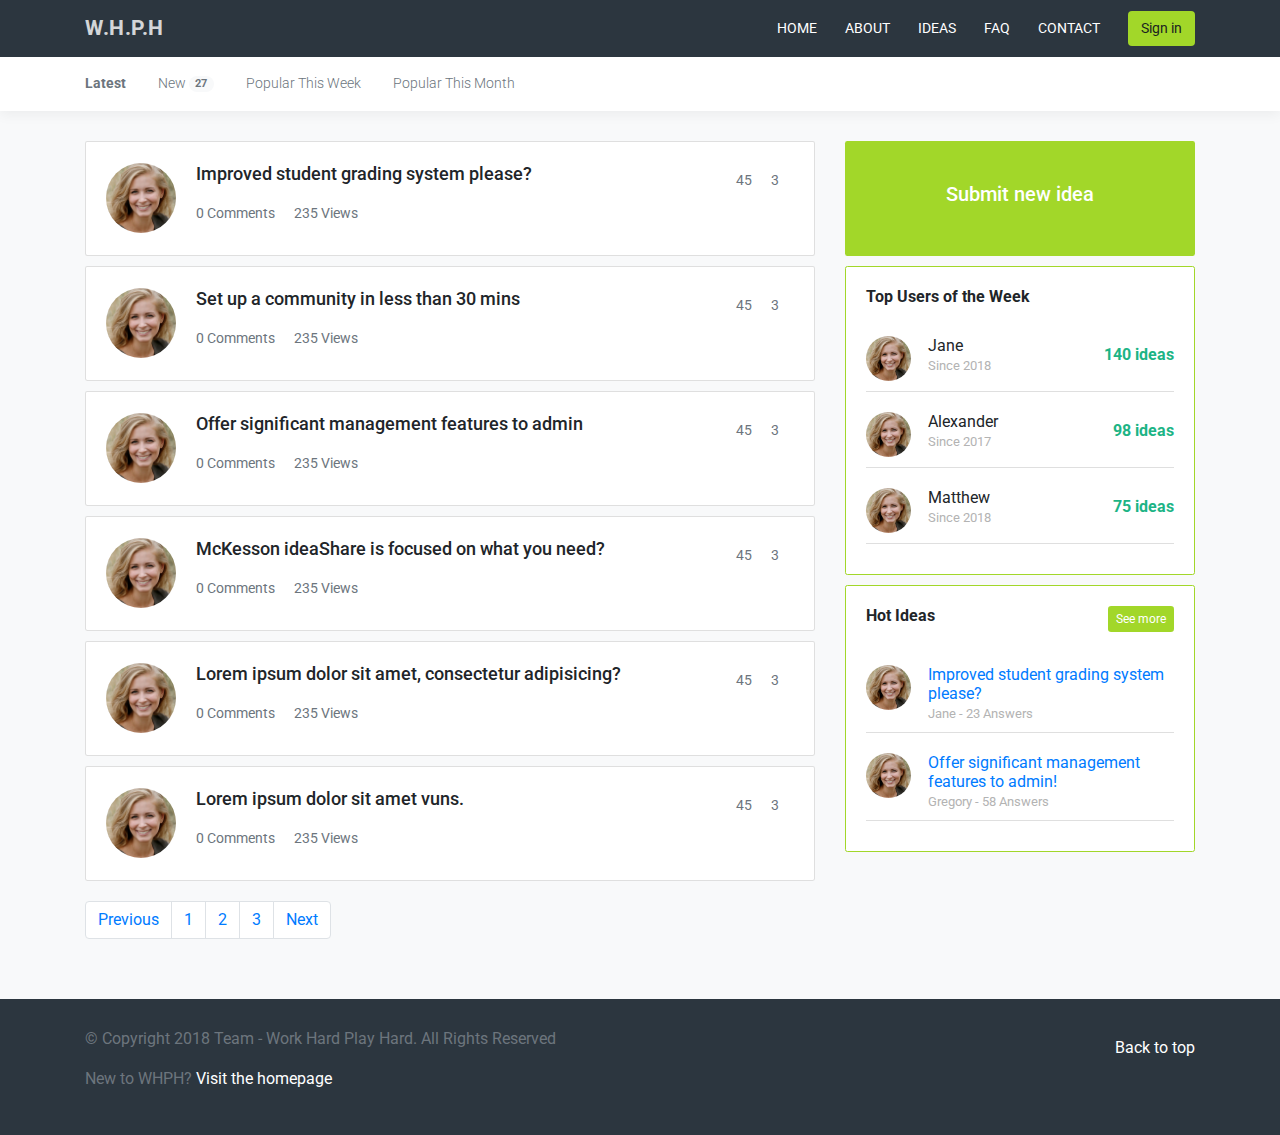
==== ideas.html @ a685eeda "First commit" ====
<!DOCTYPE html>
<html lang="en">
<head>
    <meta charset="UTF-8">
    <title>Ideas</title>
    <meta name="viewport" content="width=device-width, initial-scale=1.0, maximum-scale=1.0, user-scalable=no">
    <link href="https://fonts.googleapis.com/css?family=Roboto:300,400,700" rel="stylesheet">
    <link rel="stylesheet" href="http://code.ionicframework.com/ionicons/2.0.1/css/ionicons.min.css">
    <link rel="stylesheet" href="https://maxcdn.bootstrapcdn.com/bootstrap/4.0.0/css/bootstrap.min.css" integrity="sha384-Gn5384xqQ1aoWXA+058RXPxPg6fy4IWvTNh0E263XmFcJlSAwiGgFAW/dAiS6JXm" crossorigin="anonymous">
    <link rel="stylesheet" href="styles/style.css">
</head>
<body class="bg-light">
    <nav class="navbar navbar-expand-lg navbar-dark bg-dark-1 text-dark" style="box-shadow: none;">
        <div class="container">
        <a href="index.html" class="navbar-brand logo"><span>W.H.P.H</span></a>
        
        <button class="navbar-toggler" type="button" data-toggle="collapse" data-target="#navbarSupportedContent">
            <span class="navbar-toggler-icon"></span>
        </button>
        
        <div class="collapse navbar-collapse" id="navbarSupportedContent">
            <ul class="navbar-nav ml-auto">
                <li class="nav-item">
                    <a href="index.html" class="nav-link">Home</a>
                </li>
                <li class="nav-item">
                    <a href="about.html" class="nav-link">About</a>
                </li>
                <li class="nav-item">
                    <a href="ideas.html" class="nav-link">Ideas</a>
                </li>
                 <li class="nav-item">
                    <a href="faq.html" class="nav-link">FAQ</a>
                </li>
                 <li class="nav-item">
                    <a href="contact.html" class="nav-link">Contact</a>
                </li>
            </ul>
            <a class="btn btn-outline cta" href="#" data-toggle="modal" data-target="#exampleModalCenter">Sign in</a>
        </div>
        </div>
    </nav>
    <div class="nav-scroller bg-white box-shadow" style="box-shadow: 0 0.25rem 0.75rem rgba(0, 0, 0, .05);">
         <div class="container">
              <nav class="nav nav-underline">
                <a class="nav-link active" href="#">Latest</a>
                <a class="nav-link" href="#">
                  New
                  <span class="badge badge-pill bg-light align-text-bottom">27</span>
                </a>
                <a class="nav-link" href="#">Popular This Week</a>
                <a class="nav-link" href="#">Popular This Month</a>
              </nav>
          </div>
    </div>
    <div class="container" style="margin-top: 30px; margin-bottom: 60px;">
        <div class="row">
            <div class="col-md-8">
                <div class="card">
                    <div class="card-body">
                        <div class="avatar"></div>
                        <div class="top-text">
                            <h5><a href="#">Improved student grading system please?</a></h5>
                        </div>
                        <div class="thumb-block">
                            <span><i class="ion-thumbsup"></i> 45</span>
                            <span><i class="ion-thumbsdown"></i> 3</span>
                        </div>
                        <div class="comment-block">
                            <span><i class="ion-ios-chatbubble"></i> 0 Comments</span>
                            <span><i class="ion-eye"></i> 235 Views</span>
                        </div>
                    </div>
                </div>
                <div class="card">
                    <div class="card-body">
                        <div class="avatar"></div>
                        <div class="top-text">
                            <h5><a href="#">Set up a community in less than 30 mins</a></h5>
                        </div>
                        <div class="thumb-block">
                            <span><i class="ion-thumbsup"></i> 45</span>
                            <span><i class="ion-thumbsdown"></i> 3</span>
                        </div>
                        <div class="comment-block">
                            <span><i class="ion-ios-chatbubble"></i> 0 Comments</span>
                            <span><i class="ion-eye"></i> 235 Views</span>
                        </div>
                    </div>
                </div>
                <div class="card">
                    <div class="card-body">
                        <div class="avatar"></div>
                        <div class="top-text">
                            <h5><a href="#">Offer significant management features to admin</a></h5>
                        </div>
                        <div class="thumb-block">
                            <span><i class="ion-thumbsup"></i> 45</span>
                            <span><i class="ion-thumbsdown"></i> 3</span>
                        </div>
                        <div class="comment-block">
                            <span><i class="ion-ios-chatbubble"></i> 0 Comments</span>
                            <span><i class="ion-eye"></i> 235 Views</span>
                        </div>
                    </div>
                </div>
                <div class="card">
                    <div class="card-body">
                        <div class="avatar"></div>
                        <div class="top-text">
                            <h5><a href="#">McKesson ideaShare is focused on what you need?</a></h5>
                        </div>
                        <div class="thumb-block">
                            <span><i class="ion-thumbsup"></i> 45</span>
                            <span><i class="ion-thumbsdown"></i> 3</span>
                        </div>
                        <div class="comment-block">
                            <span><i class="ion-ios-chatbubble"></i> 0 Comments</span>
                            <span><i class="ion-eye"></i> 235 Views</span>
                        </div>
                    </div>
                </div>
                <div class="card">
                    <div class="card-body">
                        <div class="avatar"></div>
                        <div class="top-text">
                            <h5><a href="#">Lorem ipsum dolor sit amet, consectetur adipisicing?</a></h5>
                        </div>
                        <div class="thumb-block">
                            <span><i class="ion-thumbsup"></i> 45</span>
                            <span><i class="ion-thumbsdown"></i> 3</span>
                        </div>
                        <div class="comment-block">
                            <span><i class="ion-ios-chatbubble"></i> 0 Comments</span>
                            <span><i class="ion-eye"></i> 235 Views</span>
                        </div>
                    </div>
                </div>
                <div class="card">
                    <div class="card-body">
                        <div class="avatar"></div>
                        <div class="top-text">
                            <h5><a href="#">Lorem ipsum dolor sit amet vuns.</a></h5>
                        </div>
                        <div class="thumb-block">
                            <span><i class="ion-thumbsup"></i> 45</span>
                            <span><i class="ion-thumbsdown"></i> 3</span>
                        </div>
                        <div class="comment-block">
                            <span><i class="ion-ios-chatbubble"></i> 0 Comments</span>
                            <span><i class="ion-eye"></i> 235 Views</span>
                        </div>
                    </div>
                </div>
                <nav aria-label="Page navigation example">
                  <ul class="pagination">
                    <li class="page-item"><a class="page-link" href="#">Previous</a></li>
                    <li class="page-item"><a class="page-link" href="#">1</a></li>
                    <li class="page-item"><a class="page-link" href="#">2</a></li>
                    <li class="page-item"><a class="page-link" href="#">3</a></li>
                    <li class="page-item"><a class="page-link" href="#">Next</a></li>
                  </ul>
                </nav>
            </div>
            
            <div class="col-md-4">
                <div class="card">
                    <div class="card-body">
                       <div class="add-block">
                           <i class="ion-plus-round"></i>
                           <h5>Submit new idea</h5>
                       </div>
                    </div>
                </div>
                <div class="card">
                    <div class="card-body">
                       <div class="top-users">
                            <h5>Top Users  of the Week</h5>
                            <div class="user-1">
                                <div class="avatar"></div>
                                <div class="top-user-name">
                                    <span>Jane</span><br>
                                    <span>Since 2018</span>
                                </div>
                                <div class="ideas-number">
                                    <span>140 ideas</span>
                                </div>
                            </div>
                            <div class="user-1">
                                <div class="avatar"></div>
                                <div class="top-user-name">
                                    <span>Alexander</span><br>
                                    <span>Since 2017</span>
                                </div>
                                <div class="ideas-number">
                                    <span>98 ideas</span>
                                </div>
                            </div>
                            <div class="user-1">
                                <div class="avatar"></div>
                                <div class="top-user-name">
                                    <span>Matthew</span><br>
                                    <span>Since 2018</span>
                                </div>
                                <div class="ideas-number">
                                    <span>75 ideas</span>
                                </div>
                            </div>
                       </div>
                    </div>
                </div>
                <div class="card">
                    <div class="card-body">
                      <div class="top-users">
                       <div class="top-level">
                           <h5>Hot Ideas</h5>
                            <button type="button" class="btn btn-sm">See more</button>
                       </div>
                        
                         <div class="idea-1">
                            <div class="avatar"></div>
                            <div class="idea-name">
                                <a href="#">Improved student grading system please?</a><br>
                                <span>Jane - 23 Answers</span>
                            </div>
                        </div>
                        <div class="idea-1">
                            <div class="avatar"></div>
                            <div class="idea-name">
                                <a href="#">Offer significant management features to admin!</a><br>
                                <span>Gregory - 58 Answers</span>
                            </div>
                        </div>
                      </div>
                    </div>
                </div>
            </div>
        </div>
    </div>
    
    <footer class="text-muted">
      <div class="container">
        <p class="float-right">
          <a href="#"><i class="ion-arrow-up-c"></i>Back to top</a>
        </p>
        <p>&copy; Copyright 2018 Team - Work Hard Play Hard. All Rights Reserved</p>
        <p>New to WHPH? <a href="index.html">Visit the homepage</a></p>
      </div>
    </footer>
    
    
    
    
    <script src="https://code.jquery.com/jquery-3.2.1.slim.min.js" integrity="sha384-KJ3o2DKtIkvYIK3UENzmM7KCkRr/rE9/Qpg6aAZGJwFDMVNA/GpGFF93hXpG5KkN" crossorigin="anonymous"></script>
    <script src="https://maxcdn.bootstrapcdn.com/bootstrap/4.0.0/js/bootstrap.min.js" integrity="sha384-JZR6Spejh4U02d8jOt6vLEHfe/JQGiRRSQQxSfFWpi1MquVdAyjUar5+76PVCmYl" crossorigin="anonymous"></script>
    <script src="js/script.js"></script>
</body>
</html>
---- styles/style.css ----
body {
    font-family: 'Roboto', sans-serif;
}

/*Overrides*/

ul {
    list-style: none;
    padding: 0;
    margin: 0;
}

button:focus {
    outline: none !important;
}

.logo {
    text-transform: uppercase;
    font-size: 1.3em;
    letter-spacing: .5px;
}

.logo span:first-child {
    color: white;
    font-weight: 700;
    opacity: .8;
}

.bg-dark-1 {
    background-color: #2C363F;
    box-shadow: 3px 0px 30px rgba(0, 0, 0, 0.4);
}

.nav-link {
    color: white !important;
    text-transform: uppercase;
    font-size: .9em;
    transition: opacity .3s ease-in-out;
    padding-left: 1.25rem !important;
}



.navbar-nav .nav-link.activePage {
    color: #a2d729 !important;
}

.nav-link:hover {
    opacity: 1 !important;
    color: #a2d729 !important;
}

.navbar-collapse {
    text-align: center;
}

.nav-underline > a {
    color: #6c757d !important;
    text-transform: capitalize;
    font-weight: 300;
}

.nav-underline > a:first-child {
    padding-left: 0 !important;
}

.nav-underline > .nav-link {
    padding: 1rem !important;
}

.nav-underline .active {
    font-weight: 700 !important;
}

.card {
    border-radius: .15rem !important;
    margin-bottom: 10px;
}
.top-text h5 {
    font-size: 1.15rem;
}

.card {
    transition: all .3s ease-in-out;
    height: 115px;
}

.card:hover {
    cursor: pointer;
    border-color: #a2d729;
    background-color: #e3f5b8;
}

.card:nth-child(6) {
    margin-bottom: 20px !important;
}

.card-body {
    display: grid;
    grid-template-columns: auto 1fr auto;
    grid-template-rows: auto auto;
    align-content: center;
}

.top-text a {
    color: inherit;
}

.avatar {
    display: block;
    width: 70px;
    height: 70px;
    border-radius: 100%;
    background: url(../images/avatar-1.jpg) no-repeat center;
    background-size: cover;
    margin-right: 20px;
    grid-row: 1 / 3;
}

.thumb-block span {
    color: #6c757d;
    margin-right: 15px;
    font-size: 14px;
}

.thumb-block span i {
    font-size: 20px;
    color: #1cb485;
    cursor: pointer;
    transition: color .3s ease-in-out;
}

.thumb-block span:nth-child(2) i {
    color: #ff6b67;
}

.thumb-block span i:hover {
    color: black;
}

.comment-block {
    grid-column: 2 / 3;
}

.comment-block span {
    font-size: 14px;
    color: #6c757d;
    margin-right: 15px;
}

.comment-block span i {
    font-size: 25px;
    color: #a2b3c3;
    vertical-align: sub;
}

.comment-block span:nth-child(2) i {
    color: #02aae9;
}

.col-md-4 .card:first-child {
    background-color: #a2d729;
    color: white;
    border: none;
}

.col-md-4 .card:first-child:hover {
    border: 1px solid #a2d729;
    background: transparent;
    color: black;
}

.add-block {
    text-align: center;
    grid-column: 1 / 3;
}

.add-block i {
    font-size: 42px;
}

.col-md-4 .card-body {
    display: flex !important;
    justify-content: center;
    align-items: center;
    line-height: normal;
}
.col-md-4 .card:nth-child(2), .col-md-4 .card:nth-child(3) {
    height: auto;
    border-color: #a2d729;
}

.top-users {
    width: 100%;
}

.top-users .avatar {
    width: 45px;
    height: 45px;
    margin-right: 10px;
}

.top-user-name span:last-child {
    font-size: 13px;
    color: #b3b3b3;
}

.user-1, .idea-1 {
    display: grid;
    grid-template-columns: 20% auto 30%;
    align-content: center;
    margin-bottom: 20px;
    padding-bottom: 10px;
    border-bottom: 1px solid rgba(0,0,0,.125);
}

.user-1:last-child, .idea-1:last-child {
    margin-bottom: 10px;
}

.idea-1 {
    grid-template-columns: 20% auto;
}

.ideas-number {
    justify-self: flex-end;
    align-self: center;
    color: #1cb485;
    font-weight: 700;
}

.top-level {
    display: flex;
    justify-content: space-between;
    align-items: flex-start;
    margin-bottom: 10px;
}

.top-level button {
    font-size: .75em;
    background: #a2d729;
    padding: .2rem .45rem;
    color: white;
}

.idea-name span {
    font-size: 13px;
    color: #b3b3b3;
}

.top-users h5 {
    font-size: 1em;
    font-weight: 700;
    margin-bottom: 30px;
}






section.landing {
    background: #673AB7;  /* fallback for old browsers */
    background: -webkit-linear-gradient(to right, #512DA8, #673AB7);  /* Chrome 10-25, Safari 5.1-6 */
    background: url(../images/banner-graphic.png), linear-gradient(to bottom, #f65b57, #c32635); /* W3C, IE 10+/ Edge, Firefox 16+, Chrome 26+, Opera 12+, Safari 7+ */
    min-height: calc(100vh - 57px);
    color: white;
    display: flex;
    align-items: center;
}

section.landing .row {
    align-items: center;
}

section.landing .row .col-md-6:nth-child(2) {
    text-align: right;
}

.common-BodyText {
    max-width: 43%;
    line-height: 24px;
    font-size: 17px;
    font-weight: 300;
    
}

.common-h1 {
    font-size: 40px;
    font-weight: 400;
}

.common-Button {
    white-space: nowrap;
    display: inline-block;
    height: 50px;
    line-height: 50px;
    width: 160px;
    text-align: center;
    background: #f9f9fd;
    border-radius: 60px;
    font-size: .85em;
    font-weight: 400;
    text-transform: uppercase;
    text-decoration: none;
    color: #2C363F;
    text-decoration: none;
    transition: all .3s ease-in-out;
}

.common-Button:hover {
    transform: translateY(-1px);
    box-shadow: 0 7px 14px rgba(50,50,93,.1), 0 3px 6px rgba(0,0,0,.08);
    text-decoration: none !important;
    color: #241E4E !important;
}


.common-btns li:first-child a {
    box-shadow: 0px 5px 15.04px 0.96px rgba(36,30,78, .5), 0 1px 3px rgba(0,0,0,.08);
    background: #a2d729;
    color: #2C363F;
    letter-spacing: .7px;
    font-weight: 700;
    font-size: .95em;
}

.common-btns li:first-child a:focus {
    outline: none !important;
}

.common-btns {
    display: flex;
    align-items: center;
    margin-top: 70px;
}

h1.idea-lead {
    font-weight: 400;
    font-size: 5em;
    text-transform: uppercase;
    font-weight: bold;
    margin-bottom: 10px;
}

h1.idea-lead span {
    color: #23F0C7;
}

.help-center {
    margin: 0 20px;
    font-size: 14px;
    opacity: .7;
}

.idea-sublead {
    font-weight: 300;
    font-size: 1.25em;
    opacity: .8;
}

a.cta {
    background-color: #a2d729;
    color: #1b1e21;
    font-size: .9em;
    margin-left: 20px;
}

a.cta:hover {
    background-color: transparent;
    color: #a2d729;
    border-color: #a2d729;
    
}

a.cta:focus {
    box-shadow: none;
}

.anim-icons {
    width: 80%;
}

.icons {
    position: absolute;
    width: 25%;
}

#monitor {
    animation: monitorIn 1s ease-in-out forwards;   /*   #FFE347  #F2FF49   */
    opacity: 0;
}

@keyframes monitorIn {
    from {
        transform: translateY(-55px);
        opacity: 0;
    }
    to {
        transform: translateY(0);
        opacity: 1;
    }
}
.modal-backdrop {
    background-color: black;
    opacity: .85 !important;
}

.modal-header {
    border-bottom: none;
    background: #2C363F;
    color: white;
    border-radius: 3px;
    border-bottom-left-radius: 0;
    border-bottom-right-radius: 0;
}

.modal-content {
    //padding: .85em;
}

.modal-header > h5 {
    font-weight: 700;
    font-size: 1.45em;
}

.modal-header span {
    font-size: 1.75em;
    color: white;
}

.modal-footer {
    border-top: none;
}

.form-check > h6 {
    font-size: .9rem;
    text-decoration: underline;
    cursor: pointer;
}

.form-group > label {
    font-size: .85em;
    font-weight: 700;
}

.form-check > label {
    font-weight: 400;
}

.mybtn {
    background-color: #a2d729;
    color: white;
    margin-top: 50px;
    color: #1b1e21;
    box-shadow: none;
    font-weight: 700;
    text-transform: uppercase;
}

.btn.focus, .btn:focus {
    box-shadow: none;
}

.mybtn:after {
    content: "\f3d6";
    font-family: "Ionicons";
    font-size: 1.5em;
    margin-left: 10px;
    font-weight: 300;
    vertical-align: sub;
}

.form-control {
    transition: all .3s ease-in-out;
}

.form-group {
    position: relative;
}

.form-control:focus {
    color: #495057 !important;
    background-color: rgba(162,215,41, .15);
    border-color: #a2d729 !important;
    outline: 0;
    box-shadow: none;
    
}

.form-group span {
    display: none;
    height: 30px;
    line-height: 30px;
    color: #ffffff;
    background: #e62163;
    border: 0;
    -webkit-box-shadow: 0 0 0 transparent;
    box-shadow: 0 0 0 transparent;
    position: absolute;
    border-radius: 3px;
    padding: 0 10px;
    font-size: 12px;
    white-space: nowrap;
    top: 51%;
    right: 5px;
}

footer {
    background: #2C363F;
    padding: 1.75rem 0;
}

footer a {
    color: white;
}

footer a:hover {
    color: inherit;
    text-decoration: none;
}

footer a > i {
    font-size: 1.5em;
    margin-right: 10px;
}

/*
@keyframes coll {
    0% {
        opacity: 0;
        transform: scale(.3);
    }
    50% {
        opacity: 1;
        transform: scale(1);
    }
    70% {
        transform: scale(0.9);
    }
    100% {
        transform: scale(1);
        opacity: 1;
    }
}
*/
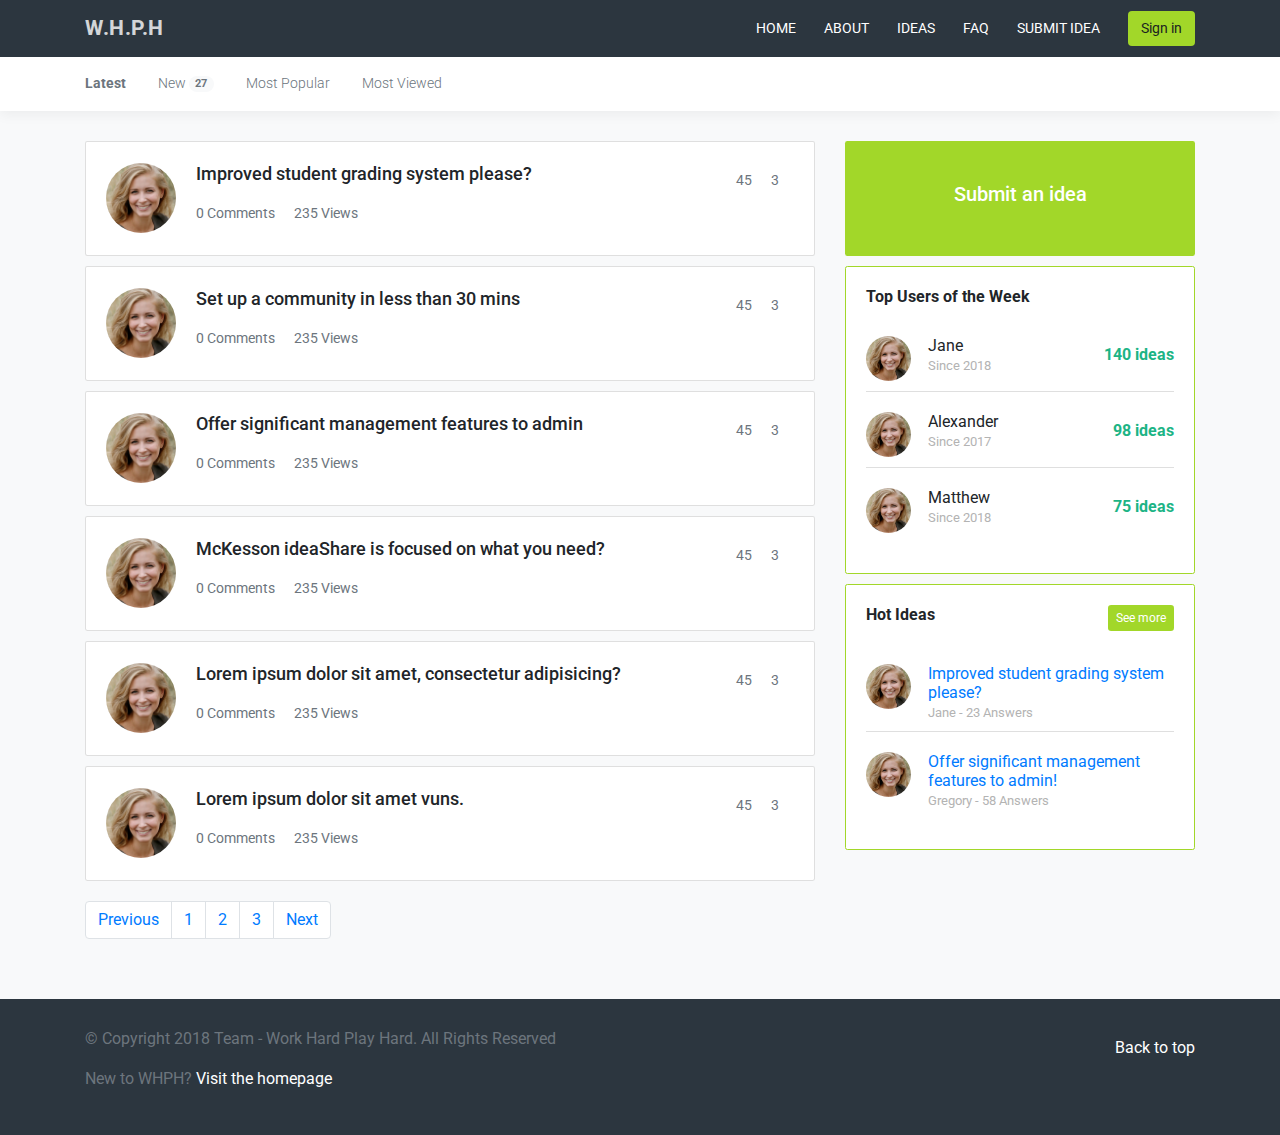
==== commit 3f51c31a: "submit-idea-edit" ====
--- a/ideas.html
+++ b/ideas.html
@@ -33,7 +33,7 @@
                     <a href="faq.html" class="nav-link">FAQ</a>
                 </li>
                  <li class="nav-item">
-                    <a href="contact.html" class="nav-link">Contact</a>
+                    <a href="submit_idea.html" class="nav-link outline">Submit idea</a>
                 </li>
             </ul>
             <a class="btn btn-outline cta" href="#" data-toggle="modal" data-target="#exampleModalCenter">Sign in</a>
@@ -48,8 +48,8 @@
                   New
                   <span class="badge badge-pill bg-light align-text-bottom">27</span>
                 </a>
-                <a class="nav-link" href="#">Popular This Week</a>
-                <a class="nav-link" href="#">Popular This Month</a>
+                <a class="nav-link" href="#">Most Popular</a>
+                <a class="nav-link" href="#">Most Viewed</a>
               </nav>
           </div>
     </div>
@@ -168,7 +168,7 @@
                     <div class="card-body">
                        <div class="add-block">
                            <i class="ion-plus-round"></i>
-                           <h5>Submit new idea</h5>
+                           <h5>Submit an idea</h5>
                        </div>
                     </div>
                 </div>
--- a/styles/style.css
+++ b/styles/style.css
@@ -38,8 +38,6 @@
     transition: opacity .3s ease-in-out;
     padding-left: 1.25rem !important;
 }
-
-
 
 .navbar-nav .nav-link.activePage {
     color: #a2d729 !important;
@@ -216,6 +214,7 @@
 
 .user-1:last-child, .idea-1:last-child {
     margin-bottom: 10px;
+    border-bottom: none;
 }
 
 .idea-1 {
@@ -253,11 +252,6 @@
     font-weight: 700;
     margin-bottom: 30px;
 }
-
-
-
-
-
 
 section.landing {
     background: #673AB7;  /* fallback for old browsers */
@@ -337,7 +331,7 @@
 
 h1.idea-lead {
     font-weight: 400;
-    font-size: 5em;
+    font-size: 4.5em;
     text-transform: uppercase;
     font-weight: bold;
     margin-bottom: 10px;
@@ -355,26 +349,30 @@
 
 .idea-sublead {
     font-weight: 300;
-    font-size: 1.25em;
-    opacity: .8;
-}
-
-a.cta {
+    font-size: 1.1em;
+    opacity: .7;
+}
+
+.cta {
     background-color: #a2d729;
     color: #1b1e21;
     font-size: .9em;
     margin-left: 20px;
 }
 
-a.cta:hover {
+.cta:hover {
     background-color: transparent;
     color: #a2d729;
     border-color: #a2d729;
     
 }
 
-a.cta:focus {
+.cta:focus {
     box-shadow: none;
+}
+
+.submit-idea {
+    margin-left: 0;
 }
 
 .anim-icons {
@@ -415,13 +413,14 @@
     border-bottom-right-radius: 0;
 }
 
-.modal-content {
-    //padding: .85em;
-}
-
-.modal-header > h5 {
+.text-block > h5 {
     font-weight: 700;
     font-size: 1.45em;
+}
+
+.text-block p {
+    opacity: .6;
+    font-size: 14px;
 }
 
 .modal-header span {
@@ -479,7 +478,7 @@
     position: relative;
 }
 
-.form-control:focus {
+.form-control:focus, .form-control-file:focus {
     color: #495057 !important;
     background-color: rgba(162,215,41, .15);
     border-color: #a2d729 !important;
@@ -525,34 +524,54 @@
     margin-right: 10px;
 }
 
-/*
-@keyframes coll {
-    0% {
-        opacity: 0;
-        transform: scale(.3);
-    }
-    50% {
-        opacity: 1;
-        transform: scale(1);
-    }
-    70% {
-        transform: scale(0.9);
-    }
-    100% {
-        transform: scale(1);
-        opacity: 1;
-    }
-}
-*/
-
-
-
-
-
-
-
-
-
-
-
-
+
+/* Submit idea page */
+
+.submit-idea-title {
+    background: #a2d729;
+    color: white;
+    padding: 20px 0;
+}
+
+.submit-idea-title h1 {
+    //font-weight: 700;
+    font-size: 1.75em;
+    line-height: normal;
+}
+
+.submit-idea-title p {
+    opacity: .8;
+    color: #2C363F;
+    font-size: 15px;
+}
+
+.submit-idea-title p a {
+    text-decoration: underline;
+    color: inherit;
+}
+
+#submit-idea label:after {
+    content: " *";
+    color: #FF0000;
+    font-size: 12px;
+    display: inline-block;
+    vertical-align: text-bottom;
+    padding-left: 3px;
+}
+
+#submit-idea {
+    margin: 60px 0;
+}
+
+
+
+
+
+
+
+
+
+
+
+
+
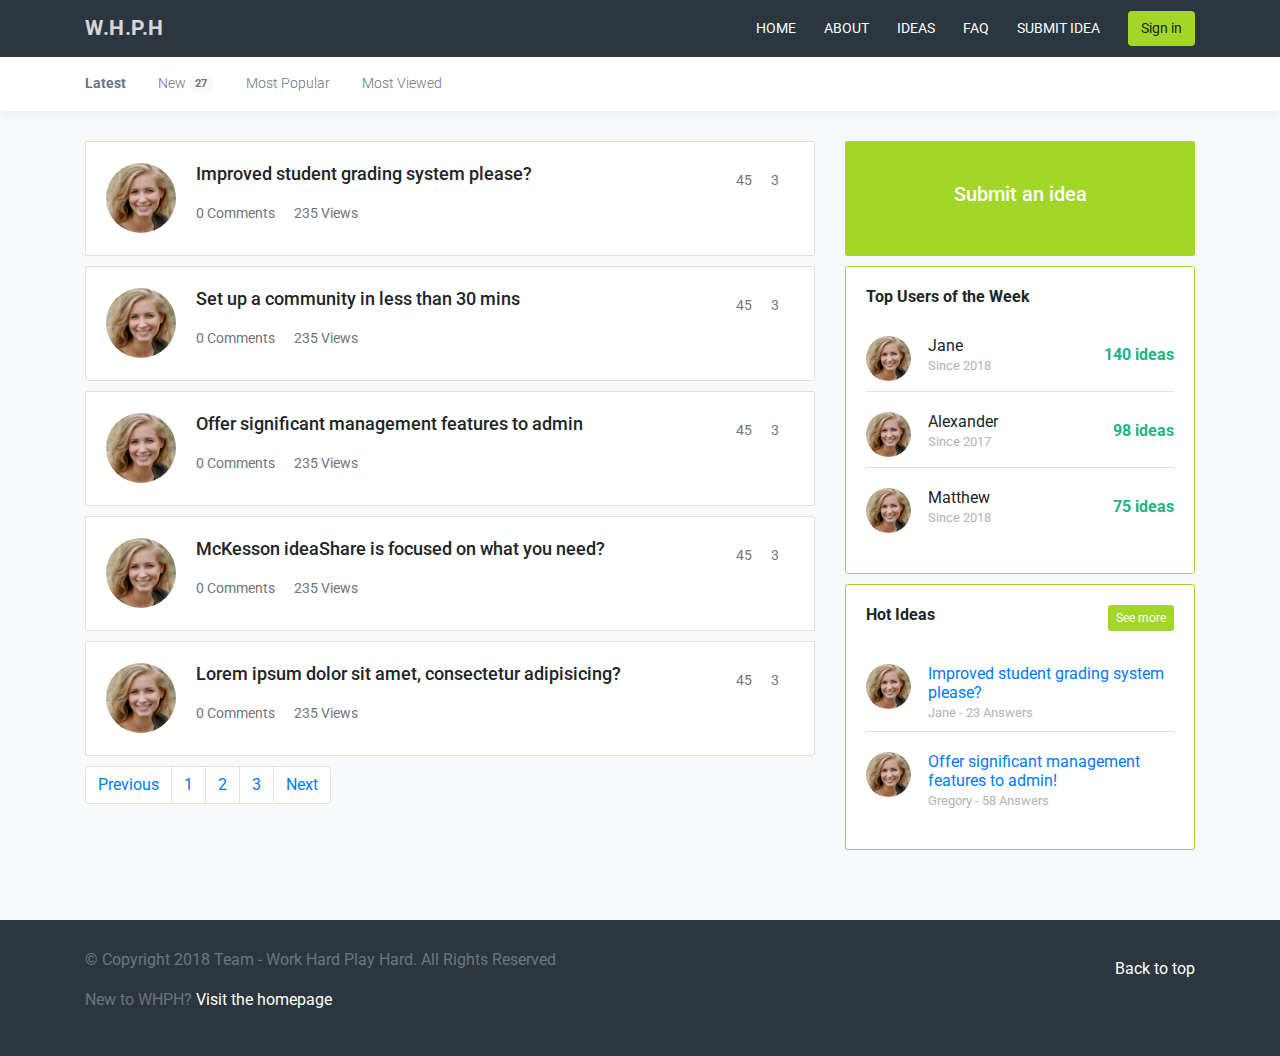
==== commit 5f4a03a3: "added user-account page" ====
--- a/ideas.html
+++ b/ideas.html
@@ -136,22 +136,6 @@
                         </div>
                     </div>
                 </div>
-                <div class="card">
-                    <div class="card-body">
-                        <div class="avatar"></div>
-                        <div class="top-text">
-                            <h5><a href="#">Lorem ipsum dolor sit amet vuns.</a></h5>
-                        </div>
-                        <div class="thumb-block">
-                            <span><i class="ion-thumbsup"></i> 45</span>
-                            <span><i class="ion-thumbsdown"></i> 3</span>
-                        </div>
-                        <div class="comment-block">
-                            <span><i class="ion-ios-chatbubble"></i> 0 Comments</span>
-                            <span><i class="ion-eye"></i> 235 Views</span>
-                        </div>
-                    </div>
-                </div>
                 <nav aria-label="Page navigation example">
                   <ul class="pagination">
                     <li class="page-item"><a class="page-link" href="#">Previous</a></li>
@@ -166,10 +150,10 @@
             <div class="col-md-4">
                 <div class="card">
                     <div class="card-body">
-                       <div class="add-block">
+                       <a href="submit_idea.html" class="add-block">
                            <i class="ion-plus-round"></i>
                            <h5>Submit an idea</h5>
-                       </div>
+                       </a>
                     </div>
                 </div>
                 <div class="card">
--- a/styles/style.css
+++ b/styles/style.css
@@ -175,6 +175,15 @@
 
 .add-block i {
     font-size: 42px;
+}
+
+.add-block {
+    color: white;
+}
+
+.add-block:hover {
+    text-decoration: none;
+    color: inherit;
 }
 
 .col-md-4 .card-body {
@@ -371,10 +380,6 @@
     box-shadow: none;
 }
 
-.submit-idea {
-    margin-left: 0;
-}
-
 .anim-icons {
     width: 80%;
 }
@@ -384,9 +389,10 @@
     width: 25%;
 }
 
-#monitor {
+#phone {
     animation: monitorIn 1s ease-in-out forwards;   /*   #FFE347  #F2FF49   */
     opacity: 0;
+    width: 260px;
 }
 
 @keyframes monitorIn {
@@ -534,7 +540,6 @@
 }
 
 .submit-idea-title h1 {
-    //font-weight: 700;
     font-size: 1.75em;
     line-height: normal;
 }
@@ -560,18 +565,232 @@
 }
 
 #submit-idea {
-    margin: 60px 0;
-}
-
-
-
-
-
-
-
-
-
-
-
-
-
+    margin: 60px 0 100px;
+}
+
+.submit-idea {
+    margin-left: 0;
+    padding: 10px 45px;
+    color: #2C363F;
+    font-weight: 700;
+    text-transform: uppercase;
+}
+
+#submit-idea .row {
+    align-items: center;
+    margin-bottom: 20px;
+}
+
+#submit-idea .upload label:after {
+    display: none !important;
+}
+
+#submit-idea .row .col-md-8 label:after {
+    display: none !important;
+}
+
+#submit-idea .form-check {
+    text-align: right;
+}
+
+.form-check label:after {
+    display: none !important;
+}
+
+/* ----------- Mobile Styles----------- */
+@media only screen and (max-width: 480px) {
+    h1.idea-lead {
+        text-align: center;
+        font-size: 2.5em;
+    }
+    .idea-sublead {
+        text-align: center;
+        font-size: 14px;
+    }
+    #phone {
+        width: 150px;
+    }
+    section.landing .row .col-md-6:nth-child(2) {
+        text-align: center;
+    }
+    .common-btns {
+        margin-top: 50px;
+        margin-bottom: 30px;
+        justify-content: center;
+    }
+    .common-Button {
+        width: 130px;
+    }
+    .submit-idea-title p {
+        font-size: 14px;
+    }
+    #submit-idea {
+        margin: 30px 0 50px;
+    }
+    #submit-idea .form-check {
+        text-align: initial;
+    }
+    footer p {
+        font-size: 14px;
+    }
+    .nav-scroller .nav {
+        justify-content: center;
+        padding: .5em 0;
+    }
+    .nav-underline > .nav-link {
+        padding: .5rem !important;
+    }
+    .card {
+        height: auto;
+    }
+    .card-body {
+        display: block;
+        text-align: center;
+    }
+    .avatar {
+        margin: 0 auto 10px auto;
+        width: 50px;
+        height: 50px;
+    }
+    .top-text h5 {
+        font-size: 1rem;
+        font-weight: 700;
+    }
+    .top-text {
+        margin-bottom: 20px;
+    }
+    .thumb-block span {
+        font-size: 17px;
+    }
+    .comment-block span {
+        font-size: 12px;
+    }
+    .pagination {
+        justify-content: center;
+        margin-bottom: 20px;
+    }
+    .col-md-4 .card:first-child {
+        display: none;
+        visibility: hidden;
+    }
+    .top-users {
+        text-align: left;
+    }
+    .top-users .user-1 .avatar {
+        display: none;
+        visibility: hidden;
+    }
+    .user-1 {
+        grid-template-columns: auto 30%;
+    }
+    .idea-1 {
+        grid-template-columns: auto;
+    }
+    .idea-1 .avatar {
+        display: none;
+        visibility: hidden;
+    }
+    .float-right {
+        float: none !important;
+    }
+    footer p {
+        max-width: 300px;
+    }
+}
+
+.user-profile {
+    padding: 3em 1.5em;
+}
+
+.user-details-each {
+    background-color: #2C363F;
+    color: white;
+    padding: 1.5em;
+    text-align: center;
+    border-radius: 3px;
+}
+
+.user-details-each h3 {
+    font-weight: 700;
+}
+
+.user-details-each .mybtn {
+    margin-top: 10px;
+    padding: .5em 2em;
+}
+
+.user-details-each .mybtn i {
+    padding-right: 5px;
+}
+
+.user-details-each .mybtn::after {
+    display: none;
+}
+.details {
+    display: flex;
+    justify-content: center;
+}
+
+.details p:first-child {
+    margin-right: 15px;
+}
+
+.username .last-login {
+    margin-top: 22px;
+    font-size: .9em;
+    opacity: .7;
+}
+
+.details p {
+    font-size: .9em;
+}
+
+.details p > i:first-child {
+    vertical-align: sub;
+}
+
+.username p {
+    margin: 0;
+}
+
+.username p > i {
+    font-size: 20px;
+    opacity: .5;
+    margin-right: 5px;
+}
+
+.user-ideas-each {
+    max-width: 760px;
+    margin: auto;
+}
+
+.user-ideas-each h4 {
+    margin: 30px 0;
+    text-align: center;
+}
+.username > .avatar {
+    margin: auto;
+    width: 100px;
+    height: 100px;
+    border: 2px solid #a2d729;
+    margin-bottom: 10px;
+}
+
+.user-ideas-each > .card .thumb-block {
+    justify-self: flex-end;
+}
+
+.user-ideas-each > .card .comment-block {
+    grid-column: 1;
+}
+
+
+
+
+
+
+
+
+
+
+
